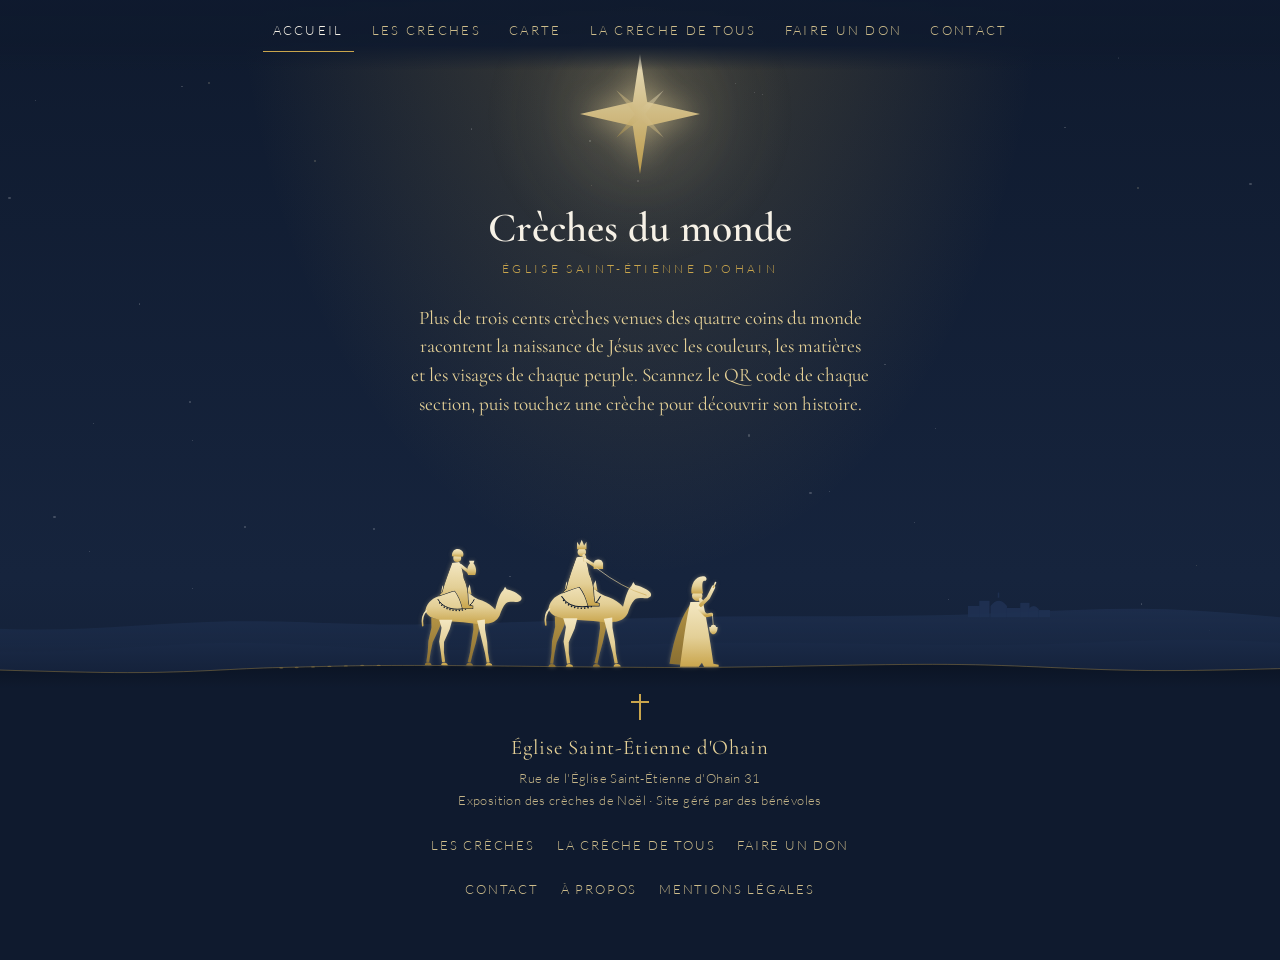
==== index.html @ 61338637 "Crèche de tous : personnages plus grands quand il y a peu de monde, zoom sur la fresque, recherche p" ====
<!DOCTYPE html>
<html lang="fr">
<head>
<meta charset="utf-8">
<meta name="viewport" content="width=device-width, initial-scale=1, viewport-fit=cover">
<title>Crèches du monde · Église Saint-Étienne d'Ohain</title>
<meta name="description" content="Exposition de crèches de Noël venues du monde entier, à l'église Saint-Étienne d'Ohain. Découvrez l'origine et l'histoire de chaque crèche.">
<meta name="theme-color" content="#0f1a2e">
<link rel="icon" href="/favicon.svg" type="image/svg+xml">
<link rel="preload" href="/fonts/cormorant-garamond-latin-600-normal.woff2" as="font" type="font/woff2" crossorigin>
<link rel="stylesheet" href="/style.css?v=2026111915">
<link rel="stylesheet" href="/tous.css?v=2026111928">
</head>
<body>
<div class="ciel" id="ciel" aria-hidden="true"></div>
<div class="astre" id="astre" aria-hidden="true">
  <svg viewBox="0 0 100 100">
    <defs><linearGradient id="g2" x1="0" y1="0" x2="0" y2="1"><stop offset="0" stop-color="#fbf0cc"/><stop offset="1" stop-color="#c9a54c"/></linearGradient></defs>
    <path fill="url(#g2)" d="M50 0 L56 40 L100 50 L56 60 L50 100 L44 60 L0 50 L44 40 Z"/>
    <path fill="url(#g2)" opacity=".5" d="M50 22 L53 47 L78 50 L53 53 L50 78 L47 53 L22 50 L47 47 Z" transform="rotate(45 50 50)"/>
  </svg>
</div>
<div class="barre">
  <nav id="menu" aria-label="Navigation principale">
    <a href="/#"><svg viewBox="0 0 24 24" aria-hidden="true"><path d="M12 2l1.8 8.2L22 12l-8.2 1.8L12 22l-1.8-8.2L2 12l8.2-1.8z"/></svg><span>Accueil</span></a>
    <a href="/#creches"><svg viewBox="0 0 24 24" aria-hidden="true"><path d="M4 4h7v7H4zM13 4h7v7h-7zM4 13h7v7H4zM13 13h7v7h-7z"/></svg><span>Les crèches</span></a>
    <a href="/#carte"><svg viewBox="0 0 24 24" aria-hidden="true"><path d="M12 21s-6.5-6.2-6.5-11a6.5 6.5 0 0 1 13 0c0 4.8-6.5 11-6.5 11z"/><circle cx="12" cy="10" r="2.3"/></svg><span>Carte</span></a>
    <a href="/#creche-de-tous"><svg viewBox="0 0 24 24" aria-hidden="true"><path d="M12 3l8 7v10h-5v-6H9v6H4V10z"/><path d="M12 0.5l.7 1.6 1.6.7-1.6.7-.7 1.6-.7-1.6-1.6-.7 1.6-.7z"/></svg><span class="long">La crèche de tous</span><span class="court">Participer</span></a>
    <a href="/#don"><svg viewBox="0 0 24 24" aria-hidden="true"><path d="M12 20s-7.5-4.6-7.5-10A4.3 4.3 0 0 1 12 7.4 4.3 4.3 0 0 1 19.5 10c0 5.4-7.5 10-7.5 10z"/></svg><span class="long">Faire un don</span><span class="court">Don</span></a>
    <a href="/#contact"><svg viewBox="0 0 24 24" aria-hidden="true"><path d="M3.5 6h17v12h-17zM3.5 6.5l8.5 7 8.5-7"/></svg><span>Contact</span></a>
  </nav>
</div>
<div class="page">
  <header>
    <div class="espace-astre"></div>
    <div class="expo" id="expo">Crèches du monde</div>
    <div class="numero" id="numero"></div>
  </header>
  <main id="vue" tabindex="-1"></main>
  <div id="mages" aria-hidden="true"></div>
  <footer>
    <svg class="croix" viewBox="0 0 18 26" aria-hidden="true"><path fill="currentColor" d="M8 0h2v7h8v2h-8v17H8V9H0V7h8z"/></svg>
    <span class="eglise">Église Saint-Étienne d'Ohain</span>
    Rue de l'Église Saint-Étienne d'Ohain 31<br>
    Exposition des crèches de Noël · Site géré par des bénévoles
    <nav>
      <a href="/#creches">Les crèches</a>
      <a href="/#creche-de-tous">La crèche de tous</a>
      <a href="/#don">Faire un don</a>
      <a href="/#contact">Contact</a>
      <a href="/#a-propos">À propos</a>
      <a href="/#mentions-legales">Mentions légales</a>
    </nav>
  </footer>
</div>
<script src="/tous-config.js?v=2026111916"></script>
<script src="/tous-decor.js?v=2026111916"></script>
<script src="/tous.js?v=2026111928"></script>
<script src="/app.js?v=2026111916"></script>
</body>
</html>
---- style.css ----
@font-face{font-family:'Cormorant Garamond';src:url('/fonts/cormorant-garamond-latin-400-normal.woff2') format('woff2');font-weight:400;font-style:normal;font-display:swap}
@font-face{font-family:'Cormorant Garamond';src:url('/fonts/cormorant-garamond-latin-400-italic.woff2') format('woff2');font-weight:400;font-style:italic;font-display:swap}
@font-face{font-family:'Cormorant Garamond';src:url('/fonts/cormorant-garamond-latin-600-normal.woff2') format('woff2');font-weight:600;font-style:normal;font-display:swap}
@font-face{font-family:'Lato';src:url('/fonts/lato-latin-300-normal.woff2') format('woff2');font-weight:300;font-style:normal;font-display:swap}
@font-face{font-family:'Lato';src:url('/fonts/lato-latin-400-normal.woff2') format('woff2');font-weight:400;font-style:normal;font-display:swap}
@font-face{font-family:'Lato';src:url('/fonts/lato-latin-700-normal.woff2') format('woff2');font-weight:700;font-style:normal;font-display:swap}

  :root{
    --nuit:#0f1a2e; --nuit2:#16243d; --or:#c9a54c; --or-doux:#e3cf96;
    --ivoire:#f6f1e6; --encre:#2a2a2a; --gris:#6b6458;
    --or-encre:#7d6220; /* même or, assombri : petits textes dorés sur ivoire (contraste 5:1) */
    --onglets:64px;
  }
  *{box-sizing:border-box;margin:0;padding:0}
  html{background:var(--nuit)}
  body{
    font-family:'Lato',sans-serif;font-weight:300;color:var(--encre);
    min-height:100vh;
    background:
      radial-gradient(ellipse at 50% -10%, rgba(201,165,76,.28) 0%, rgba(201,165,76,0) 45%),
      linear-gradient(180deg,var(--nuit) 0%,var(--nuit2) 60%,var(--nuit) 100%);
    position:relative;overflow-x:hidden;
  }
  /* ciel animé */
  .ciel{position:fixed;top:0;left:0;right:0;height:140vh;pointer-events:none;overflow:hidden;z-index:0}
  .ciel i{position:absolute;border-radius:50%;background:#fff;opacity:.2;animation:scintille var(--d) ease-in-out var(--r) infinite}
  @keyframes scintille{0%,100%{opacity:.15;transform:scale(.8)}50%{opacity:.95;transform:scale(1.15)}}
  .astre{position:fixed;left:50%;top:6vh;width:120px;height:120px;margin-left:-60px;pointer-events:none;z-index:0;will-change:transform;opacity:.9}
  .astre::before{content:"";position:absolute;inset:-90px;border-radius:50%;background:radial-gradient(circle,rgba(227,207,150,.35) 0%,rgba(227,207,150,0) 65%)}
  .astre svg{position:relative;width:100%;height:100%;filter:drop-shadow(0 0 14px rgba(227,207,150,.7))}
  @media (prefers-reduced-motion:reduce){.ciel i{animation:none;opacity:.6}}
  .page{position:relative;z-index:1;max-width:560px;margin:0 auto;padding:36px 18px 48px}
  .espace-astre{height:130px}

  header{text-align:center;color:var(--or-doux);margin-bottom:26px}
  .etoile{width:54px;height:54px;margin:0 auto 14px;display:block;filter:drop-shadow(0 0 10px rgba(227,207,150,.6))}
  .expo{font-size:.78rem;letter-spacing:.32em;text-transform:uppercase;opacity:.85}
  .numero{font-family:'Cormorant Garamond',serif;font-style:italic;font-size:1.05rem;margin-top:6px;color:var(--or)}

  .carte{
    background:var(--ivoire);border-radius:4px;overflow:hidden;
    box-shadow:0 20px 50px rgba(0,0,0,.45);
    border-top:3px solid var(--or);
  }
  .photo{display:block;width:100%;height:auto;aspect-ratio:4/4.2;object-fit:cover;object-position:50% 40%}
  .contenu{padding:28px 26px 30px}

  h1{font-family:'Cormorant Garamond',serif;font-weight:600;font-size:2.1rem;line-height:1.1;color:var(--nuit);text-align:center}
  .pays{text-align:center;margin-top:8px;font-size:.8rem;letter-spacing:.25em;text-transform:uppercase;color:var(--gris)}

  .sep{display:flex;align-items:center;gap:12px;margin:22px 0;color:var(--or)}
  .sep::before,.sep::after{content:"";flex:1;height:1px;background:linear-gradient(90deg,transparent,var(--or),transparent)}
  .sep svg{width:14px;height:14px}

  .infos{display:grid;grid-template-columns:1fr 1fr;gap:14px 18px;font-size:1rem}
  .infos dt{font-size:.75rem;letter-spacing:.2em;text-transform:uppercase;color:var(--or-encre);font-weight:400;margin-bottom:3px}
  .infos dd{color:var(--encre);line-height:1.4}

  h2{font-family:'Cormorant Garamond',serif;font-weight:600;font-size:1.35rem;color:var(--nuit);margin-bottom:8px}
  p{line-height:1.65;font-size:1.0625rem}
  p + p{margin-top:10px}
  section{margin-top:4px}

  .encart{
    margin-top:22px;padding:18px 20px;background:#efe6d1;border-left:3px solid var(--or);border-radius:2px;
  }
  .encart h2{font-size:1.15rem;display:flex;align-items:center;gap:8px}

  blockquote{
    margin-top:24px;text-align:center;font-family:'Cormorant Garamond',serif;font-style:italic;
    font-size:1.2rem;line-height:1.45;color:var(--nuit);
  }
  blockquote cite{display:block;margin-top:6px;font-style:normal;font-family:'Lato',sans-serif;font-size:.78rem;letter-spacing:.2em;text-transform:uppercase;color:var(--gris)}

  footer{text-align:center;color:var(--or-doux);opacity:.9;margin-top:28px;font-size:.875rem;letter-spacing:.1em;line-height:1.8}
  footer .croix{width:18px;height:26px;display:block;margin:0 auto 10px;color:var(--or)}
  footer .eglise{font-family:'Cormorant Garamond',serif;font-size:1.15rem;letter-spacing:.04em;color:var(--or-doux);display:block}
  .liste{display:grid;gap:14px}
  .vignette{display:flex;gap:14px;align-items:center;background:var(--ivoire);border-radius:4px;overflow:hidden;text-decoration:none;color:var(--encre);border-left:3px solid var(--or);box-shadow:0 10px 30px rgba(0,0,0,.35)}
  .vignette img{width:92px;height:92px;aspect-ratio:1;object-fit:cover;flex:none;background:var(--nuit2)}
  /* galerie : fondu d'ensemble quand toutes les vignettes sont prêtes */
  .liste{transition:opacity .45s ease}
  .liste.attente{opacity:0}
  .vignette b{display:block;font-family:'Cormorant Garamond',serif;font-size:1.3rem;font-weight:600;color:var(--nuit);line-height:1.15}
  .vignette div{padding:8px 10px 8px 0}
  .vignette span{font-size:.78rem;letter-spacing:.16em;text-transform:uppercase;color:var(--gris)}
  .intro{color:var(--or-doux);text-align:center;font-family:'Cormorant Garamond',serif;font-size:1.2rem;line-height:1.5;margin:0 6px 24px}
  /* bouton de retour bien visible, en haut de la carte */
  .retour{display:inline-flex;align-items:center;gap:10px;min-height:48px;margin:0 0 14px;padding:10px 20px 10px 16px;border:1.5px solid var(--or);border-radius:24px;background:rgba(15,26,46,.75);color:var(--ivoire);font:400 1rem 'Lato',sans-serif;letter-spacing:.02em;text-decoration:none}
  .retour span{color:var(--or-doux);font-size:1.25rem;line-height:1}
  .retour:hover{background:var(--or);color:var(--nuit)}
  .retour:hover span{color:var(--nuit)}
  .page.large{max-width:1080px}
  .titre-section{text-align:center;color:var(--ivoire);font-family:'Cormorant Garamond',serif;font-weight:600;font-size:2rem;line-height:1.1}
  .sous-titre{text-align:center;color:var(--or);font-size:.8rem;letter-spacing:.28em;text-transform:uppercase;margin:8px 0 18px}
  .visionneuse{position:relative;border-radius:4px;overflow:auto;-webkit-overflow-scrolling:touch;border-top:3px solid var(--or);box-shadow:0 20px 50px rgba(0,0,0,.45);background:#0b1322;max-height:78vh;touch-action:manipulation;overscroll-behavior:contain}
  .plan{position:relative;width:100%;margin:0 auto;transition:width .25s ease}
  .plan img{display:block;width:100%;height:auto;user-select:none;-webkit-user-drag:none}
  .rond{position:absolute;transform:translate(-50%,-50%);width:38px;height:38px;border-radius:50%;background:rgba(15,26,46,.88);border:2px solid var(--or-doux);color:var(--or-doux);font:600 16px/34px 'Lato',sans-serif;text-align:center;text-decoration:none;box-shadow:0 0 0 0 rgba(227,207,150,.6);animation:halo 2.6s ease-out infinite}
  .rond::after{content:"";position:absolute;inset:-6px;border-radius:50%} /* zone tactile de 50 px */
  .rond:hover,.rond:focus-visible{background:var(--or);color:var(--nuit);animation:none}
  .rond.attente{border-style:dashed;opacity:.75;animation:none}
  @keyframes halo{0%{box-shadow:0 0 0 0 rgba(227,207,150,.55)}70%{box-shadow:0 0 0 14px rgba(227,207,150,0)}100%{box-shadow:0 0 0 0 rgba(227,207,150,0)}}
  .bulle{position:absolute;left:50%;bottom:calc(100% + 10px);transform:translateX(-50%);white-space:nowrap;background:var(--ivoire);color:var(--nuit);font:600 .95rem 'Cormorant Garamond',serif;padding:5px 10px;border-radius:3px;box-shadow:0 6px 18px rgba(0,0,0,.4);opacity:0;pointer-events:none;transition:opacity .15s}
  .bulle small{display:block;font:400 .65rem 'Lato',sans-serif;letter-spacing:.15em;text-transform:uppercase;color:var(--gris)}
  @media (hover:hover){.rond:hover .bulle{opacity:1}}
  .rond:focus-visible .bulle{opacity:1}
  @media (prefers-reduced-motion:reduce){.rond{animation:none}.liste,.plan{transition:none}}
  .zoom{display:flex;justify-content:center;gap:10px;margin:12px 0 4px}
  .zoom button{width:48px;height:48px;border-radius:50%;border:1px solid var(--or);background:transparent;color:var(--or-doux);font-size:1.3rem;cursor:pointer}
  .aide{text-align:center;color:var(--or-doux);opacity:.9;font-size:1rem;margin:6px 0 22px}
  .liste.grille{grid-template-columns:repeat(auto-fill,minmax(260px,1fr))}
  .vignette i{font-style:normal;flex:none;width:32px;height:32px;margin-left:-4px;border-radius:50%;border:1.5px solid var(--or);background:var(--or-doux);color:var(--nuit);font:600 15px/29px 'Lato',sans-serif;text-align:center}
  .titre-bloc{color:var(--or);font-size:.8rem;letter-spacing:.28em;text-transform:uppercase;text-align:center;margin:26px 0 12px}
  .lien-section{display:block;text-align:center;margin-top:18px;font-size:.85rem;letter-spacing:.14em;text-transform:uppercase;color:var(--nuit);text-decoration:none;border:1px solid var(--or);padding:13px 10px;border-radius:3px}

/* --- navigation : menu centré en haut (ordinateur), barre d'onglets fixe en bas (téléphone) --- */
.barre{position:fixed;top:0;left:0;right:0;z-index:5;display:flex;justify-content:center;padding:8px 16px;background:linear-gradient(180deg,rgba(15,26,46,.92),rgba(15,26,46,0))}
.barre nav{display:flex;gap:8px}
.barre nav a{display:flex;align-items:center;min-height:44px;padding:0 12px;color:var(--or-doux);text-decoration:none;font-size:.8rem;letter-spacing:.18em;text-transform:uppercase;opacity:.9;border-bottom:1px solid transparent}
.barre nav a:hover,.barre nav a.actif{opacity:1;color:var(--ivoire)}
.barre nav a.actif{border-bottom-color:var(--or)}
.barre nav svg{display:none}
.barre .court{display:none}
@media (max-width:720px){
  body{padding-bottom:calc(var(--onglets) + env(safe-area-inset-bottom))}
  .barre{top:auto;bottom:0;padding:0 0 env(safe-area-inset-bottom);background:rgba(11,19,34,.97);border-top:1px solid rgba(201,165,76,.55);box-shadow:0 -8px 24px rgba(0,0,0,.35)}
  .barre nav{width:100%;max-width:560px;gap:0}
  .barre nav a{flex:1 1 0;flex-direction:column;justify-content:center;gap:4px;min-height:var(--onglets);padding:6px 2px;font-size:.8125rem;letter-spacing:.01em;text-transform:none;text-align:center;line-height:1.1;border-bottom:0;border-top:2px solid transparent;margin-top:-1px}
  .barre nav a.actif{border-top-color:var(--or);color:var(--ivoire);font-weight:400}
  .barre nav svg{display:block;width:22px;height:22px;fill:none;stroke:currentColor;stroke-width:1.5;stroke-linejoin:round}
  .barre nav a:first-child svg{fill:currentColor;stroke:none}
  .barre .long{display:none}
  .barre .court{display:inline}
  .page{padding-top:20px}
  .espace-astre{height:120px}
}
/* --- accueil --- */
.hero{text-align:center;color:var(--ivoire);margin-bottom:28px}
.hero h1{font-family:'Cormorant Garamond',serif;font-weight:600;font-size:2.6rem;line-height:1.05;color:var(--ivoire)}
.hero .lieu{margin-top:10px;color:var(--or);font-size:.75rem;letter-spacing:.28em;text-transform:uppercase}
.hero .dates{margin-top:8px;font-family:'Cormorant Garamond',serif;font-style:italic;font-size:1.15rem;color:var(--or-doux)}
.temoignage{margin:4px 0 8px;display:flex;flex-direction:column;align-items:center;text-align:center}
.temoignage-photo{width:120px;height:120px;border-radius:50%;object-fit:cover;margin:26px auto 0;border:2px solid var(--or)}
.temoignage-video{display:block;width:100%;aspect-ratio:16/9;background:#0b1322}
.temoignage .contenu{padding:20px 24px 26px}
.temoignage blockquote{margin-top:0}
.temoignage figcaption{margin-top:12px;font-size:.8rem;letter-spacing:.2em;text-transform:uppercase;color:var(--gris)}
/* --- pages de texte --- */
.texte h1{margin-bottom:6px}
.texte h2{margin-top:22px}
.texte ul{margin:8px 0 0 18px;line-height:1.65}
.texte a{color:var(--nuit)}
.encadre-don{margin-top:18px;background:#efe6d1;border-left:3px solid var(--or);padding:16px 18px;border-radius:2px}
.encadre-don dt{font-size:.75rem;letter-spacing:.2em;text-transform:uppercase;color:var(--or-encre)}
.encadre-don dd{font-size:1.05rem;margin:2px 0 12px;font-weight:400;word-break:break-word}
.bouton{display:inline-block;margin-top:6px;min-height:44px;padding:13px 18px;border-radius:3px;border:1px solid var(--or);background:var(--nuit);color:var(--or-doux);font:400 .85rem 'Lato',sans-serif;letter-spacing:.14em;text-transform:uppercase;text-decoration:none;cursor:pointer}
.texte a.bouton{color:var(--or-doux)}
.bouton.clair{background:transparent;color:var(--nuit)}
.note{font-size:1rem;color:var(--gris);margin-top:12px}
/* --- liste --- */
.filtres{display:flex;flex-wrap:wrap;gap:8px;justify-content:center;margin:0 0 18px}
.filtres button{min-height:44px;border:1px solid var(--or);background:transparent;color:var(--or-doux);border-radius:22px;padding:8px 16px;font:400 .82rem 'Lato',sans-serif;letter-spacing:.14em;text-transform:uppercase;cursor:pointer}
.filtres button.actif{background:var(--or);color:var(--nuit)}
.lien-info{display:block;text-align:center;margin-top:10px;font-size:1rem;color:var(--gris)}
.lien-info a{color:var(--nuit)}
footer nav{margin-top:12px;display:flex;flex-wrap:wrap;justify-content:center;gap:0 6px}
footer nav a{display:inline-flex;align-items:center;min-height:44px;padding:0 8px;color:var(--or-doux);text-decoration:none;font-size:.8rem;letter-spacing:.14em;text-transform:uppercase;opacity:.9}
/* visionneuse : pas de barre de défilement visible */
.visionneuse{scrollbar-width:none}
.visionneuse::-webkit-scrollbar{display:none}
/* --- accessibilité : focus clavier visible partout --- */
a:focus-visible,button:focus-visible,video:focus-visible{outline:2px solid var(--or-doux);outline-offset:3px}
.carte a:focus-visible,.carte button:focus-visible{outline-color:var(--nuit)}
#vue:focus{outline:none}
/* Rois mages (illustration gérée à part) */

/* ===== Pièces visuelles : étoile qui guide + Rois mages ===== */
/* =====================================================================
   Crèches du monde · Ohain — pièces visuelles « étoile » et « mages »
   À coller À LA FIN de style.css (après les règles existantes).
   Fichier image à déposer à la racine du site : /magi.svg
   ===================================================================== */

/* ---------- 1. L'étoile qui guide (va avec etoile.js) ----------------
   majEtoile() place l'étoile en coordonnées écran (translate3d) :
   on ancre donc #astre en haut à gauche, sans le centrage par marge. */
.astre{
  left:0; top:0; margin:0;
  transform-origin:50% 50%;
  transition:opacity .6s ease;           /* seule l'opacité est lissée */
}
/* halo : un peu plus large et plus doux qu'avant, il reste lisible
   quand l'étoile rapetisse dans la marge */
.astre::before{
  inset:-100px;
  background:radial-gradient(circle closest-side,rgba(227,207,150,.30) 0%,rgba(227,207,150,.13) 35%,rgba(227,207,150,.04) 65%,rgba(227,207,150,0) 100%);
}
/* lent « souffle » lumineux de l'étoile (scintillement doux) */
.astre svg{animation:astre-souffle 5s ease-in-out infinite}
@keyframes astre-souffle{
  0%,100%{filter:drop-shadow(0 0 12px rgba(227,207,150,.6))}
  50%    {filter:drop-shadow(0 0 22px rgba(227,207,150,.9))}
}
@media (prefers-reduced-motion:reduce){
  .astre svg{animation:none}
}

/* ---------- 2. Les Rois mages en bas de page ------------------------
   <div id="mages" aria-hidden="true"></div> juste avant <footer>.
   L'illustration est décorative (aria-hidden) : on l'affiche en image
   de fond, donc aucune modification de app.js n'est nécessaire.
   Le bloc sort du conteneur .page pour occuper toute la largeur
   (le body a déjà overflow-x:hidden). */
#mages{
  position:relative;
  width:100vw;
  margin-left:calc(50% - 50vw);
  margin-top:clamp(28px,6vw,64px);
  /* hauteur fluide : 160 px sur téléphone, 16 % de la largeur ensuite,
     340 px au maximum. La toile de magi.svg (4000×400) est si large que
     « cover » la met toujours à l'échelle par la hauteur : les mages ne
     sont jamais rognés, seules les dunes s'allongent sur les côtés. */
  height:clamp(160px,16vw,340px);
  background:url('/magi.svg') center bottom / cover no-repeat;
  pointer-events:none;
}
/* la ligne de dunes se prolonge sans couture dans le pied de page :
   la dune avant de magi.svg se termine exactement en #0f1a2e (var(--nuit)) */
#mages + footer{margin-top:0;padding-top:6px}
/* Le pied de page devient le « sol » : fond de nuit pleine largeur
   (astuce box-shadow + clip-path, sans toucher au HTML), pour que les
   étoiles du ciel ne scintillent pas sous les dunes. */
#mages + footer{
  opacity:1;                       /* l'opacité .8 d'origine laissait voir les
                                      étoiles à travers le sol : on la reporte
                                      sur la couleur du texte */
  color:rgba(227,207,150,.85);
  background:var(--nuit);
  box-shadow:0 0 0 100vmax var(--nuit);
  clip-path:inset(0 -100vmax -100vmax);
}

/* Téléphone : on cadre les mages un peu plus serré (ils restent
   lisibles à 390 px) ; cover recadre automatiquement les côtés. */
@media (max-width:720px){
  #mages{height:160px;background-position:45% bottom}
}

/* « Réduire les animations » : magi.svg contient sa propre règle
   @media (prefers-reduced-motion:reduce), mais Chrome ne l'applique pas
   à une image de fond (vérifié). On sert donc la version figée,
   magi-fixe.svg (identique, sans la marche), à déposer aussi à la racine. */
@media (prefers-reduced-motion:reduce){
  #mages{background-image:url('/magi-fixe.svg')}
}

/* ===== Ajustements visuels (revue DA) ===== */
/* P1.3 Pied de page : l'espacement de .15em sur des phrases entières
   gêne la lecture de l'adresse. On le réserve aux liens en capitales. */
footer{font-size:.82rem;letter-spacing:.03em;line-height:1.7}
footer .eglise{font-size:1.3rem;margin-bottom:2px}
/* liens du pied : cibles tactiles de 44 px */
footer nav{gap:0 6px}
footer nav a{display:inline-flex;align-items:center;min-height:44px;padding:0 8px;letter-spacing:.14em;opacity:.9}
footer nav a:hover,footer nav a:focus-visible{opacity:1;color:var(--ivoire)}

/* P1.5 Cibles tactiles : filtres, zoom et ronds de section. */
.filtres button{min-height:44px;padding:0 16px}
.zoom button{width:44px;height:44px}
/* le rond garde son dessin de 36 px, mais sa zone de toucher fait 52 px */
.rond::after{content:"";position:absolute;inset:-8px;border-radius:50%}

/* P1.6 Le halo des ronds pulse en continu : à couper avec
   « réduire les animations » (oublié dans le CSS actuel). */
@media (prefers-reduced-motion:reduce){
  .rond{animation:none;box-shadow:0 0 0 4px rgba(227,207,150,.25)}
}

/* P1.7 Focus clavier visible et cohérent (filet or), partout. */
a:focus-visible,button:focus-visible{outline:2px solid var(--or);outline-offset:3px}

/* ---------------------------------------------------------------------
   P2 — COHÉRENCE DES COMPOSANTS ET RYTHME
   --------------------------------------------------------------------- */

/* P2.1 Vignettes de la liste : sur ordinateur, les titres touchent le
   bord droit de la carte (« La Nativité de pierre blanche »). On donne
   de l'air et on autorise le texte à se replier proprement. */
.vignette > div{padding:12px 16px 12px 0;min-width:0}
.vignette b{text-wrap:balance}
.vignette span{display:block;margin-top:3px;letter-spacing:.12em;line-height:1.5}
/* survol et focus : la carte se soulève à peine, le liseré s'éclaire */
.vignette{transition:transform .25s ease,box-shadow .25s ease,border-color .25s ease}
.vignette:hover,.vignette:focus-visible{
  transform:translateY(-2px);
  border-left-color:var(--or-doux);
  box-shadow:0 14px 34px rgba(0,0,0,.45),0 0 0 1px rgba(201,165,76,.35);
}
@media (prefers-reduced-motion:reduce){.vignette{transition:none}.vignette:hover{transform:none}}

/* P2.2 Numéros des vignettes dans une section : aujourd'hui pastille
   or pâle pleine, alors que les ronds du plan sont « nuit + contour or ».
   Même dessin partout, pour que le visiteur fasse le lien plan ↔ liste.
   (!important nécessaire : app.js pose un style en ligne.) */
.vignette i{
  background:var(--nuit) !important;
  color:var(--or-doux);
  border:2px solid var(--or-doux);
  width:32px;height:32px;line-height:28px;
}

/* P2.3 Visionneuse de section : sur ordinateur, la photo (verticale)
   flotte entre deux grandes bandes noires (#0b1322) plus sombres que la
   nuit, avec le filet or et l'ombre sur toute la largeur. On efface le
   cadre et on porte le filet or sur la photo elle-même. */
.visionneuse{background:transparent;box-shadow:none;border-top:0}
.plan::after{
  content:"";position:absolute;left:0;right:0;top:0;height:3px;
  background:var(--or);border-radius:4px 4px 0 0;pointer-events:none;
}
.plan img{border-radius:4px;box-shadow:0 18px 40px -10px rgba(0,0,0,.6)}

/* P2.4 Titres : équilibrage des lignes, pour éviter un mot seul en
   deuxième ligne (« blanche » sur la fiche C-005 au téléphone). */
h1,.titre-section,.hero h1,blockquote,.intro{text-wrap:balance}
p{text-wrap:pretty}

/* P2.5 Rythme vertical de la fiche : espacements sur une même échelle
   (8 / 16 / 24 / 32 px) au lieu de 20, 22, 24, 26… */
.contenu{padding:32px 26px 32px}
.sep{margin:24px 0}
section + section{margin-top:24px !important}  /* app.js pose 20px en ligne */
h2{margin-bottom:8px;line-height:1.2}
.encart{margin-top:32px;padding:20px 22px}
blockquote{margin-top:32px}
.lien-section{margin-top:24px}
.lien-info{margin-top:16px}

/* P2.6 Titre de section et sous-titre (pages Les crèches, sections) :
   un filet or court sous le sous-titre, comme sur les cartels de musée,
   ancre visuellement le bloc avant la grille. */
.sous-titre{margin:10px 0 24px}
.sous-titre::after{content:"";display:block;width:36px;height:1px;margin:14px auto 0;background:var(--or);opacity:.7}

/* ---------------------------------------------------------------------
   P3 — MATIÈRE ET FINITIONS
   --------------------------------------------------------------------- */

/* P3.1 Cartes ivoire : « papier de carte de vœux ». Ombre moins lourde
   (la DA proscrit les ombres portées lourdes), fin liseré doré intérieur
   et grain de papier à peine perceptible (bruit SVG, 0,5 Ko, aucun
   fichier en plus). */
.carte,.vignette{
  background-color:var(--ivoire);
  background-image:url("data:image/svg+xml,%3Csvg xmlns='http://www.w3.org/2000/svg' width='160' height='160'%3E%3Cfilter id='n'%3E%3CfeTurbulence type='fractalNoise' baseFrequency='.85' numOctaves='3' stitchTiles='stitch'/%3E%3CfeColorMatrix values='0 0 0 0 .42 0 0 0 0 .39 0 0 0 0 .33 0 0 0 .06 0'/%3E%3C/filter%3E%3Crect width='100%25' height='100%25' filter='url(%23n)'/%3E%3C/svg%3E");
}
.carte{
  box-shadow:
    inset 0 0 0 1px rgba(201,165,76,.22),
    0 2px 4px rgba(0,0,0,.25),
    0 24px 48px -16px rgba(0,0,0,.6);
}

/* P3.2 Encart « Le saviez-vous ? » : coins droits côté filet,
   et un très léger dégradé vers l'ivoire (effet papier plié). */
.encart{border-radius:0 3px 3px 0;background:linear-gradient(90deg,#efe6d1,#f2ead9)}

/* P3.3 Citation : petite étoile à quatre branches au-dessus du verset,
   même ornement que les séparateurs (pas d'emoji, pas de caractère). */
blockquote::before{
  content:"";display:block;width:12px;height:12px;margin:0 auto 12px;
  background:var(--or);
  -webkit-mask:url("data:image/svg+xml,%3Csvg xmlns='http://www.w3.org/2000/svg' viewBox='0 0 10 10'%3E%3Cpath d='M5 0L6 4L10 5L6 6L5 10L4 6L0 5L4 4Z'/%3E%3C/svg%3E") center/contain no-repeat;
          mask:url("data:image/svg+xml,%3Csvg xmlns='http://www.w3.org/2000/svg' viewBox='0 0 10 10'%3E%3Cpath d='M5 0L6 4L10 5L6 6L5 10L4 6L0 5L4 4Z'/%3E%3C/svg%3E") center/contain no-repeat;
}

/* P3.4 Photo de la fiche : un filet de nuit très fin sous la photo
   sépare l'image du papier, comme un passe-partout. */
.carte .photo{border-bottom:1px solid rgba(201,165,76,.35)}

/* P3.5 Vignettes : l'image est légèrement plus grande sur ordinateur
   (les crèches sont les seules couleurs vives : leur donner la place). */
@media (min-width:721px){
  .vignette img{width:104px;height:104px}
}

/* Barre du haut : fond de nuit pour que le texte ne passe pas visiblement dessous au défilement */
@media (min-width:721px){
  .barre{background:linear-gradient(180deg,rgba(15,26,46,.98) 0%,rgba(15,26,46,.94) 65%,rgba(15,26,46,0) 100%);padding-bottom:18px}
}

/* ===== Visionneuse de section v2 : cadre à la taille exacte de la photo, zoom par transformation ===== */
.visionneuse{overflow:hidden !important;max-height:none !important;margin:0 auto;touch-action:pan-y;overscroll-behavior:auto;border-radius:4px;user-select:none;-webkit-user-select:none}
.visionneuse.zoome{cursor:grab}
.visionneuse.zoome:active{cursor:grabbing}
.plan{position:relative;transform-origin:0 0;will-change:transform;transition:none}
.plan img{width:100%;height:100%;pointer-events:none}
.plan .rond{transform:translate(-50%,-50%) scale(var(--inv,1))}
.zoom button[data-z="reset"]{font-size:1.05rem}
/* Un seul bouton sous la photo, visible seulement quand on a zoomé */
.zoom{min-height:52px}
.zoom .voir-tout{width:auto;height:auto;min-height:44px;padding:0 18px;border-radius:22px;font:400 .85rem 'Lato',sans-serif;letter-spacing:.08em;visibility:hidden;opacity:0;transition:opacity .2s}
body:has(.visionneuse.zoome) .zoom .voir-tout{visibility:visible;opacity:1}

/* Don Payconiq */
.payconiq{margin-top:18px;background:#efe6d1;border-left:3px solid var(--or);padding:16px 18px;border-radius:2px;text-align:center}
.payconiq h2{margin-top:0}
.qr-payconiq{display:block;margin:16px auto 0;width:200px;height:200px;background:#fff;padding:8px;border-radius:4px}
.payconiq .sur-ordi{display:block}.payconiq .sur-mobile{display:none}
@media (max-width:700px){.qr-payconiq,.payconiq .sur-ordi{display:none}.payconiq .sur-mobile{display:block}}

/* Carte de l'église cliquable */
.carte-eglise{max-width:560px;margin:8px auto 0;border:1px solid rgba(201,165,76,.45);border-radius:4px;overflow:hidden;background:#0f1a2e;box-shadow:0 10px 30px rgba(0,0,0,.35)}
.carte-eglise svg{display:block;width:100%;height:auto}
.carte-eglise[aria-busy]{aspect-ratio:546/908}
.carte-info{text-align:center;color:var(--or-doux);margin:14px auto 0;max-width:560px;min-height:1.5em}
.carte-legende{text-align:center;font-size:.85rem;color:#b9c0cc;margin-top:6px}
.carte-legende .pt{display:inline-block;width:12px;height:12px;border-radius:50%;margin:0 6px 0 14px;vertical-align:-1px;border:1.5px solid #e3cf96}
.carte-legende .pt.ouverte{background:#c9a54c}.carte-legende .pt.bientot{background:#0f1a2e;border-color:#8c7640}

/* ronds discrets tant qu'on n'a pas zoomé */
.plan .rond::after{content:'';position:absolute;inset:-10px;border-radius:50%}
.visionneuse.ronds-petits .rond{color:transparent;border-width:3px;background:rgba(227,207,150,.9);box-shadow:0 0 0 3px rgba(15,26,46,.55);animation:none}
.visionneuse.ronds-petits .rond.attente{background:rgba(15,26,46,.85)}
.visionneuse.ronds-petits .rond .bulle{display:none}
.visionneuse.ronds-petits .rond{border-width:2px}

/* bouton Agrandir + plein écran */
.agrandir-p{text-align:center;margin-top:12px}
.bouton.agrandir{font-size:1.05rem;padding:14px 26px}
html.plein-ouvert,html.plein-ouvert body{overflow:hidden}
.plein{position:fixed;inset:0;z-index:1000;background:#0b1322;display:flex;flex-direction:column}
.plein-tete{display:flex;align-items:center;justify-content:space-between;gap:12px;padding:10px 12px;padding-top:max(10px,env(safe-area-inset-top));background:#0f1a2e;border-bottom:1px solid rgba(201,165,76,.4);color:var(--or-doux);font-family:'Cormorant Garamond',serif;font-size:1.25rem}
.plein-tete span{overflow:hidden;text-overflow:ellipsis;white-space:nowrap}
.plein-fermer{flex:none;background:var(--or-doux);color:#0f1a2e;border:0;border-radius:999px;font:700 1.05rem 'Lato',sans-serif;padding:12px 20px;min-height:48px;cursor:pointer}
.plein-defile{flex:1;position:relative;overflow:hidden;touch-action:none;cursor:grab}
.plein-plan{position:absolute;left:0;top:0;transform-origin:0 0;will-change:transform}
.plein-plan img{display:block;width:100%;height:100%;max-width:none;pointer-events:none;-webkit-user-select:none;user-select:none}
.plein .rond{width:36px;height:36px;font:700 17px/32px 'Lato',sans-serif;transform:translate(-50%,-50%) scale(var(--inv,1));animation:none;box-shadow:0 0 0 4px rgba(15,26,46,.45)}
.plein-aide{text-align:center;color:#b9c0cc;font-size:.95rem;padding:10px 12px;padding-bottom:max(10px,env(safe-area-inset-bottom));background:#0f1a2e;margin:0}

.plein{touch-action:none}
---- tous.css ----
/* « La crèche de tous » */
.tous-actions{display:flex;flex-wrap:wrap;gap:12px;justify-content:center;margin:18px 0 22px}
.tous-actions .bouton{margin-top:0}
.bouton.plein-or{background:var(--or);color:var(--nuit);border-color:var(--or);font-weight:700}
.bouton:disabled{opacity:.6;cursor:default}
.page.tres-large{max-width:1400px}
.tous-cadre{position:relative;border:1px solid rgba(201,165,76,.45);border-radius:6px;overflow:hidden;box-shadow:0 18px 40px -12px rgba(0,0,0,.6)}
.tous-fresque{height:640px;overflow:auto;touch-action:pan-x pan-y;overscroll-behavior:contain;scrollbar-width:thin;scrollbar-color:var(--or) transparent;cursor:grab;-webkit-overflow-scrolling:touch}
.tous-fresque:active{cursor:grabbing}
.tous-fresque:focus-visible{outline:2px solid var(--or-doux);outline-offset:-2px}
.tous-scene{position:relative;min-width:100%;background:radial-gradient(ellipse at 50% 30%,#1f3256 0%,#16243d 40%,#0f1a2e 100%);overflow:hidden;user-select:none;-webkit-user-select:none}
.tous-scene svg{overflow:visible}
.tous-sol{position:absolute;left:0;right:0;bottom:0;height:34%;background:linear-gradient(180deg,#2a2a35 0%,#1d1b24 100%);border-top:1px solid rgba(201,165,76,.35)}
.tous-bethleem{position:absolute;left:50%;top:38px;width:0;height:0}
.tous-bethleem i{position:absolute;left:-70px;top:-30px;width:140px;height:140px;border-radius:50%;background:radial-gradient(circle,rgba(227,207,150,.55) 0%,rgba(227,207,150,0) 70%)}
.tous-bethleem b{position:absolute;left:-28px;top:12px;width:56px;height:56px;background:#f6f1e6;clip-path:polygon(50% 0,58% 42%,100% 50%,58% 58%,50% 100%,42% 58%,0 50%,42% 42%)}
.tous-compteur{position:absolute;left:18px;top:14px;display:flex;align-items:center;gap:8px;font-size:.72rem;letter-spacing:.2em;text-transform:uppercase;color:var(--or-doux);opacity:.8;z-index:6;pointer-events:none}
.tous-compteur span{display:block;width:10px;height:10px;background:var(--or-doux);clip-path:polygon(50% 0,60% 40%,100% 50%,60% 60%,50% 100%,40% 60%,0 50%,40% 40%)}
.tous-etoile{position:absolute;width:44px;height:44px;margin:-22px 0 0 -22px;border:0;padding:0;background:transparent;cursor:pointer;display:flex;align-items:center;justify-content:center;z-index:5}
.tous-etoile span{display:block;width:var(--t,10px);height:var(--t,10px);background:var(--or-doux);clip-path:polygon(50% 0,60% 40%,100% 50%,60% 60%,50% 100%,40% 60%,0 50%,40% 40%);animation:tous-scintille var(--d,3s) ease-in-out infinite}
.tous-etoile.choisie span{width:22px;height:22px;background:var(--ivoire);filter:drop-shadow(0 0 8px var(--or-doux));animation:none}
.tous-etoile:focus-visible{outline:2px solid var(--or-doux);border-radius:50%}
@keyframes tous-scintille{0%,100%{opacity:.55}50%{opacity:1}}
.tous-mages{position:absolute;left:calc(50% - 500px);top:79%;width:290px;height:160px;transform:translateY(-100%);z-index:70}
.tous-etable{position:absolute;left:50%;bottom:22%;width:380px;height:280px;margin-left:-190px;z-index:75}
.tous-perso{position:absolute;transform:translate(-50%,-100%);padding:0;border:0;background:transparent;cursor:pointer}
.tous-perso svg{display:block}
.tous-perso .tip{position:absolute;left:50%;bottom:100%;transform:translateX(-50%);margin-bottom:4px;white-space:nowrap;background:var(--ivoire);color:var(--encre);border-top:2px solid var(--or);border-radius:4px;padding:4px 10px;font:700 .8rem 'Lato',sans-serif;letter-spacing:0;opacity:0;pointer-events:none;transition:opacity .2s;z-index:200}
.tous-perso:hover .tip,.tous-perso:focus .tip{opacity:1}
.tous-perso:hover,.tous-perso:focus{z-index:150 !important}
.tous-perso:focus-visible{outline:2px solid var(--or-doux);outline-offset:2px;border-radius:6px}
.tous-perso.moi::after{content:"";position:absolute;left:50%;bottom:-6px;width:70%;height:8px;transform:translateX(-50%);border-radius:50%;background:radial-gradient(ellipse,rgba(227,207,150,.8),rgba(227,207,150,0) 70%)}
.tous-intention{max-width:640px;margin:18px auto 0;min-height:92px;background:var(--ivoire);color:var(--encre);border-radius:4px;border-top:3px solid var(--or);padding:16px 22px;text-align:center}
.tous-intention small{display:block;font-size:.7rem;letter-spacing:.25em;text-transform:uppercase;color:var(--or-encre,#7d6220)}
.tous-intention p{font-family:'Cormorant Garamond',serif;font-style:italic;font-size:1.35rem;line-height:1.4;margin:8px 0 0}

/* parcours de création et étoile */
.tous-creer{max-width:440px;margin:0 auto;color:var(--ivoire)}
.tous-creer h1{font-family:'Cormorant Garamond',serif;font-weight:600;font-size:2.1rem;line-height:1.1;margin:4px 0 14px;color:var(--ivoire)}
.tous-creer h1:focus{outline:none}
.tous-etape-num{margin-top:14px;font-size:.72rem;letter-spacing:.25em;text-transform:uppercase;color:var(--or)}
.tous-etapes{display:flex;gap:6px;margin-top:14px}
.tous-etapes i{display:block;width:7px;height:7px;border-radius:4px;background:rgba(201,165,76,.3)}
.tous-etapes i.fait,.tous-etapes i.cour{background:var(--or)}
.tous-etapes i.cour{width:18px}
.tous-genres{display:grid;grid-template-columns:repeat(2,minmax(0,1fr));gap:14px}
.tous-genre{display:flex;flex-direction:column;align-items:center;gap:10px;padding:16px 8px;border-radius:8px;cursor:pointer;color:var(--ivoire);background:rgba(246,241,230,.05);border:1px solid rgba(201,165,76,.35);font:400 1rem 'Lato',sans-serif}
.tous-genre.on{background:rgba(201,165,76,.18);border:2px solid var(--or)}
.tous-genre b{font-size:1.1rem}
.tous-apercu{position:relative;overflow:hidden;height:250px;border-radius:8px;background:radial-gradient(ellipse at 50% 85%,rgba(227,207,150,.28) 0%,#0b1322 70%);border:1px solid rgba(201,165,76,.45);display:flex;align-items:flex-end;justify-content:center;padding-bottom:6px;margin-bottom:14px}
.tous-parties{display:flex;gap:6px;overflow-x:auto;padding-bottom:4px;margin-bottom:10px;scrollbar-width:none}
.tous-choix{border:0;padding:0;margin:0 0 14px}
.tous-choix legend{font-size:.7rem;letter-spacing:.25em;text-transform:uppercase;color:var(--or);margin-bottom:8px;padding:0}
.tous-choix > div{display:flex;flex-wrap:wrap;gap:8px}
.puce{min-height:44px;padding:0 15px;border-radius:999px;cursor:pointer;white-space:nowrap;font:400 .9rem 'Lato',sans-serif;border:1px solid rgba(201,165,76,.5);background:transparent;color:var(--or-doux)}
.puce.on{font-weight:700;background:var(--ivoire);color:var(--nuit);border-color:var(--ivoire)}
.nuance{width:44px;height:44px;border-radius:50%;cursor:pointer;padding:0;border:1px solid rgba(227,207,150,.5)}
.nuance.on{border:3px solid var(--ivoire);box-shadow:0 0 0 2px var(--or)}
.puce:focus-visible,.nuance:focus-visible,.tous-genre:focus-visible{outline:2px solid var(--or-doux);outline-offset:2px}
.tous-champ{display:flex;flex-direction:column;gap:6px;margin-bottom:14px;font-size:.7rem;letter-spacing:.25em;text-transform:uppercase;color:var(--or)}
.tous-champ input,.tous-champ textarea{min-height:48px;border-radius:6px;border:1px solid rgba(201,165,76,.5);background:rgba(246,241,230,.06);color:var(--ivoire);padding:10px 14px;font:400 1.05rem 'Lato',sans-serif;letter-spacing:0;text-transform:none}
.tous-champ textarea{background:var(--ivoire);color:var(--encre);font:italic 400 1.3rem 'Cormorant Garamond',serif;resize:vertical}
.tous-champ .compte{align-self:flex-end;letter-spacing:0;text-transform:none;font-size:.85rem;color:var(--or-doux)}
.tous-aide{font-size:1rem;line-height:1.55;color:var(--or-doux);margin:0 0 14px}
.tous-aide.centre{text-align:center}
.tous-erreur{background:#f6f1e6;color:#8a3b2e;border-left:3px solid #8a3b2e;padding:10px 14px;border-radius:2px;margin:0 0 14px}
.tous-nav{display:flex;gap:10px;margin-top:8px}
.tous-nav .bouton{flex:1;margin-top:0;min-height:52px}
.tous-grande-etoile{width:60px;height:60px;margin:18px auto 0;background:var(--or-doux);clip-path:polygon(50% 0,60% 40%,100% 50%,60% 60%,50% 100%,40% 60%,0 50%,40% 40%);filter:drop-shadow(0 0 12px var(--or-doux))}
.tous-etoile-page h1{text-align:center}
button.lien{background:none;border:0;color:var(--or-doux);text-decoration:underline;font:400 1rem 'Lato',sans-serif;min-height:44px;cursor:pointer}
.visuellement-cache{position:absolute !important;width:1px;height:1px;overflow:hidden;clip:rect(0 0 0 0);white-space:nowrap}
@media (prefers-reduced-motion:reduce){.tous-etoile span{animation:none}}
@media (min-width:721px){.barre nav{flex-wrap:wrap;justify-content:center}.barre nav a{padding:0 10px}}
/* onglets du visage : barre soulignée, bien distincte des choix (pastilles) */
.tous-onglets-titre{font-size:.7rem;letter-spacing:.25em;text-transform:uppercase;color:var(--or);margin-bottom:2px}
.tous-parties{gap:0;border-bottom:1px solid rgba(201,165,76,.4);margin-bottom:0;padding-bottom:0}
.onglet{flex:none;min-height:46px;padding:0 13px;border:0;border-bottom:3px solid transparent;background:transparent;color:var(--or-doux);font:400 .95rem 'Lato',sans-serif;cursor:pointer;margin-bottom:-1px;white-space:nowrap}
.onglet.on{color:var(--ivoire);font-weight:700;border-bottom-color:var(--or)}
.onglet:focus-visible{outline:2px solid var(--or-doux);outline-offset:-2px}
.tous-panneau{background:rgba(246,241,230,.05);border:1px solid rgba(201,165,76,.25);border-top:0;border-radius:0 0 8px 8px;padding:12px 12px 2px;margin-bottom:14px}
.tous-panneau .tous-choix legend{color:var(--or-doux);letter-spacing:.04em;text-transform:none;font-size:.95rem}
/* aperçu zoomé */
.tous-zoom{position:absolute;left:50%;bottom:6px;width:150px;height:214px;margin-left:-75px;transition:transform .45s cubic-bezier(.3,.7,.3,1)}
@media (prefers-reduced-motion:reduce){.tous-zoom{transition:none}}
/* onglets : jamais coupés, ils passent à la ligne au besoin */
.tous-parties{flex-wrap:wrap;overflow:visible;justify-content:flex-start}
.onglet{padding:0 10px}
.tous-noel{position:absolute;left:50%;top:122px;transform:translateX(-50%);white-space:nowrap;font-family:'Cormorant Garamond',serif;font-style:italic;font-size:1.15rem;color:var(--or-doux);text-shadow:0 0 12px rgba(15,26,46,.9);z-index:4;pointer-events:none}
.tous-noel b{font-style:normal;font-weight:600;color:var(--ivoire);font-size:1.3rem}
/* zoom de la fresque */
.tous-taille{position:relative}
.tous-scene{position:absolute;left:0;top:0;transform-origin:0 0}
.tous-voir-tout{position:absolute;right:12px;bottom:12px;z-index:10;min-height:44px;padding:0 16px;border-radius:22px;border:1px solid var(--or);background:rgba(15,26,46,.85);color:var(--or-doux);font:400 .85rem 'Lato',sans-serif;letter-spacing:.08em;cursor:pointer}
.tous-voir-tout[hidden]{display:none}
.tous-perso.trouve{z-index:160 !important}
.tous-perso.trouve::before{content:"";position:absolute;inset:-10px -8px;border-radius:50%;box-shadow:0 0 0 2px var(--or-doux),0 0 22px 6px rgba(227,207,150,.55);animation:tous-pulse 1.6s ease-in-out infinite}
.tous-perso.trouve .tip{opacity:1}
@keyframes tous-pulse{0%,100%{opacity:.5}50%{opacity:1}}
@media (prefers-reduced-motion:reduce){.tous-perso.trouve::before{animation:none}}
.tous-cherche{max-width:640px;margin:16px auto 0;text-align:center}
.tous-cherche label{display:block;font-size:.72rem;letter-spacing:.25em;text-transform:uppercase;color:var(--or);margin-bottom:8px}
.tous-cherche div{display:flex;gap:8px;justify-content:center}
.tous-cherche input{flex:1;max-width:320px;min-height:46px;border-radius:6px;border:1px solid rgba(201,165,76,.5);background:rgba(246,241,230,.06);color:var(--ivoire);padding:0 14px;font:400 1rem 'Lato',sans-serif}
.tous-cherche .bouton{margin-top:0;min-height:46px;padding:0 18px}
.tous-cherche p{min-height:1.4em;margin:8px 0 0;color:var(--or-doux);font-size:.95rem}
@media (max-width:720px){.tous-fresque{height:min(640px,72vh)}}
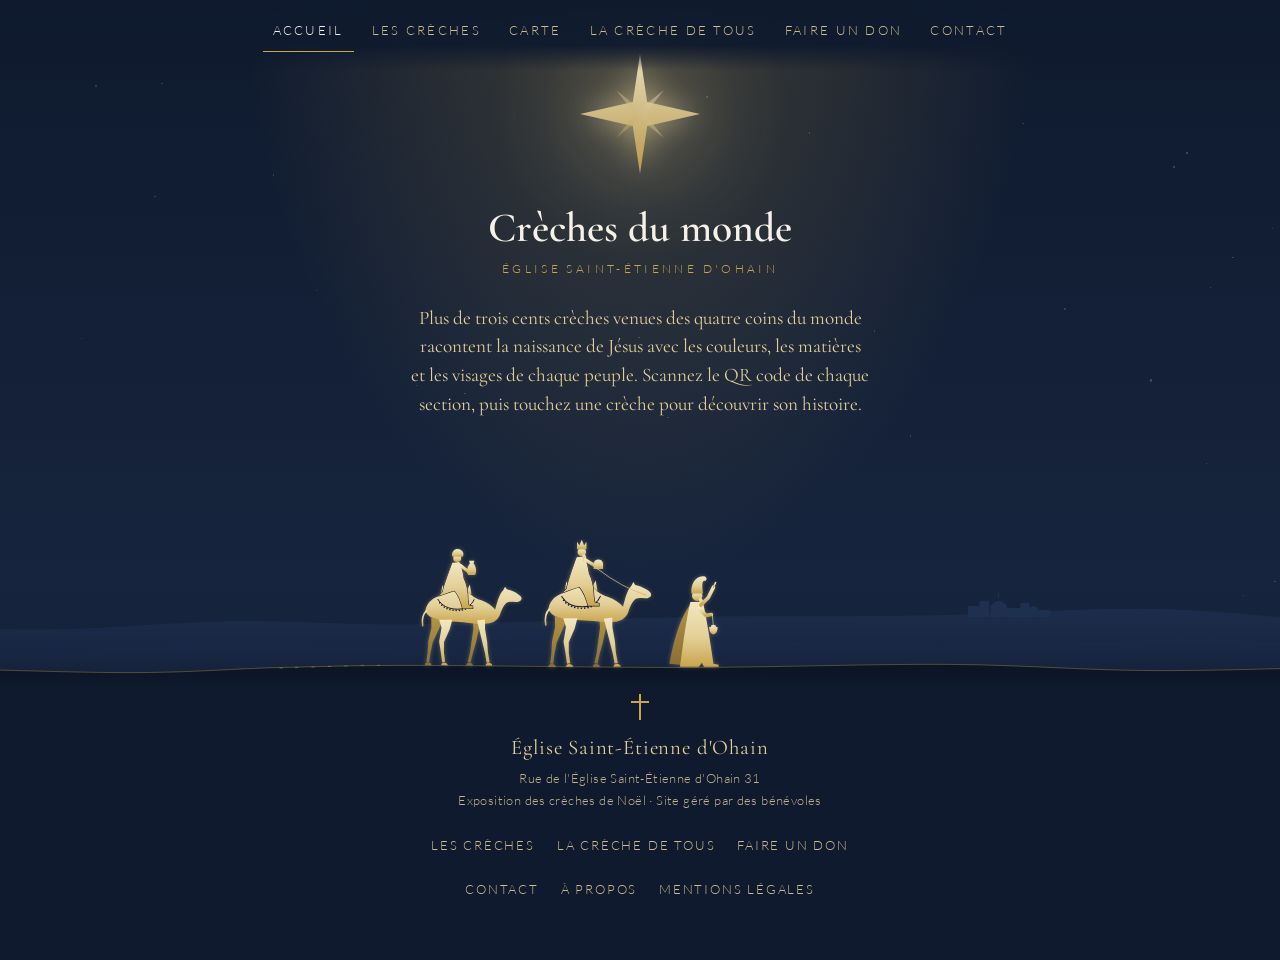
==== commit 35b1f6f0: "Crèche de tous : zoom ancré sur toute la scène (le décor ne glisse plus), retire la recherche par no" ====
--- a/index.html
+++ b/index.html
@@ -9,7 +9,7 @@
 <link rel="icon" href="/favicon.svg" type="image/svg+xml">
 <link rel="preload" href="/fonts/cormorant-garamond-latin-600-normal.woff2" as="font" type="font/woff2" crossorigin>
 <link rel="stylesheet" href="/style.css?v=2026111915">
-<link rel="stylesheet" href="/tous.css?v=2026111928">
+<link rel="stylesheet" href="/tous.css?v=2026111929">
 </head>
 <body>
 <div class="ciel" id="ciel" aria-hidden="true"></div>
@@ -55,7 +55,7 @@
 </div>
 <script src="/tous-config.js?v=2026111916"></script>
 <script src="/tous-decor.js?v=2026111916"></script>
-<script src="/tous.js?v=2026111928"></script>
+<script src="/tous.js?v=2026111929"></script>
 <script src="/app.js?v=2026111916"></script>
 </body>
 </html>
--- a/tous.css
+++ b/tous.css
@@ -8,7 +8,7 @@
 .tous-fresque{height:640px;overflow:auto;touch-action:pan-x pan-y;overscroll-behavior:contain;scrollbar-width:thin;scrollbar-color:var(--or) transparent;cursor:grab;-webkit-overflow-scrolling:touch}
 .tous-fresque:active{cursor:grabbing}
 .tous-fresque:focus-visible{outline:2px solid var(--or-doux);outline-offset:-2px}
-.tous-scene{position:relative;min-width:100%;background:radial-gradient(ellipse at 50% 30%,#1f3256 0%,#16243d 40%,#0f1a2e 100%);overflow:hidden;user-select:none;-webkit-user-select:none}
+.tous-scene{position:relative;background:radial-gradient(ellipse at 50% 30%,#1f3256 0%,#16243d 40%,#0f1a2e 100%);overflow:hidden;user-select:none;-webkit-user-select:none}
 .tous-scene svg{overflow:visible}
 .tous-sol{position:absolute;left:0;right:0;bottom:0;height:34%;background:linear-gradient(180deg,#2a2a35 0%,#1d1b24 100%);border-top:1px solid rgba(201,165,76,.35)}
 .tous-bethleem{position:absolute;left:50%;top:38px;width:0;height:0}
@@ -93,15 +93,4 @@
 .tous-scene{position:absolute;left:0;top:0;transform-origin:0 0}
 .tous-voir-tout{position:absolute;right:12px;bottom:12px;z-index:10;min-height:44px;padding:0 16px;border-radius:22px;border:1px solid var(--or);background:rgba(15,26,46,.85);color:var(--or-doux);font:400 .85rem 'Lato',sans-serif;letter-spacing:.08em;cursor:pointer}
 .tous-voir-tout[hidden]{display:none}
-.tous-perso.trouve{z-index:160 !important}
-.tous-perso.trouve::before{content:"";position:absolute;inset:-10px -8px;border-radius:50%;box-shadow:0 0 0 2px var(--or-doux),0 0 22px 6px rgba(227,207,150,.55);animation:tous-pulse 1.6s ease-in-out infinite}
-.tous-perso.trouve .tip{opacity:1}
-@keyframes tous-pulse{0%,100%{opacity:.5}50%{opacity:1}}
-@media (prefers-reduced-motion:reduce){.tous-perso.trouve::before{animation:none}}
-.tous-cherche{max-width:640px;margin:16px auto 0;text-align:center}
-.tous-cherche label{display:block;font-size:.72rem;letter-spacing:.25em;text-transform:uppercase;color:var(--or);margin-bottom:8px}
-.tous-cherche div{display:flex;gap:8px;justify-content:center}
-.tous-cherche input{flex:1;max-width:320px;min-height:46px;border-radius:6px;border:1px solid rgba(201,165,76,.5);background:rgba(246,241,230,.06);color:var(--ivoire);padding:0 14px;font:400 1rem 'Lato',sans-serif}
-.tous-cherche .bouton{margin-top:0;min-height:46px;padding:0 18px}
-.tous-cherche p{min-height:1.4em;margin:8px 0 0;color:var(--or-doux);font-size:.95rem}
-@media (max-width:720px){.tous-fresque{height:min(640px,72vh)}}
+@media (prefers-reduced-motion:reduce){@media (max-width:720px){.tous-fresque{height:min(640px,72vh)}}
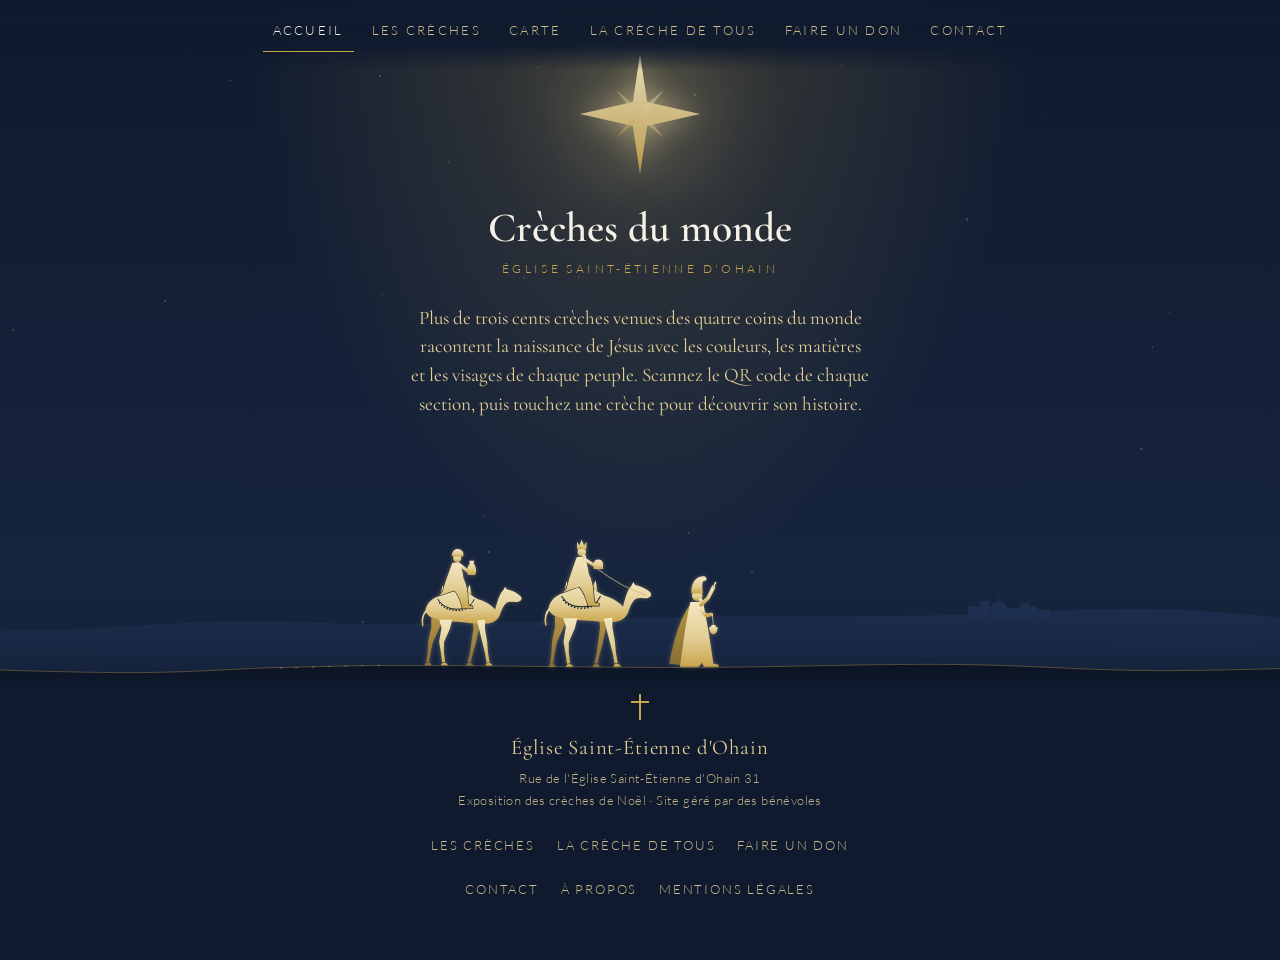
==== commit b15e7445: "Crèche de tous : retire l'arrivée zoomée et le halo sous le personnage créé Co-Authored-By: Claude O" ====
--- a/index.html
+++ b/index.html
@@ -9,7 +9,7 @@
 <link rel="icon" href="/favicon.svg" type="image/svg+xml">
 <link rel="preload" href="/fonts/cormorant-garamond-latin-600-normal.woff2" as="font" type="font/woff2" crossorigin>
 <link rel="stylesheet" href="/style.css?v=2026111915">
-<link rel="stylesheet" href="/tous.css?v=2026111929">
+<link rel="stylesheet" href="/tous.css?v=2026111930">
 </head>
 <body>
 <div class="ciel" id="ciel" aria-hidden="true"></div>
@@ -55,7 +55,7 @@
 </div>
 <script src="/tous-config.js?v=2026111916"></script>
 <script src="/tous-decor.js?v=2026111916"></script>
-<script src="/tous.js?v=2026111929"></script>
+<script src="/tous.js?v=2026111930"></script>
 <script src="/app.js?v=2026111916"></script>
 </body>
 </html>
--- a/tous.css
+++ b/tous.css
@@ -29,7 +29,6 @@
 .tous-perso:hover .tip,.tous-perso:focus .tip{opacity:1}
 .tous-perso:hover,.tous-perso:focus{z-index:150 !important}
 .tous-perso:focus-visible{outline:2px solid var(--or-doux);outline-offset:2px;border-radius:6px}
-.tous-perso.moi::after{content:"";position:absolute;left:50%;bottom:-6px;width:70%;height:8px;transform:translateX(-50%);border-radius:50%;background:radial-gradient(ellipse,rgba(227,207,150,.8),rgba(227,207,150,0) 70%)}
 .tous-intention{max-width:640px;margin:18px auto 0;min-height:92px;background:var(--ivoire);color:var(--encre);border-radius:4px;border-top:3px solid var(--or);padding:16px 22px;text-align:center}
 .tous-intention small{display:block;font-size:.7rem;letter-spacing:.25em;text-transform:uppercase;color:var(--or-encre,#7d6220)}
 .tous-intention p{font-family:'Cormorant Garamond',serif;font-style:italic;font-size:1.35rem;line-height:1.4;margin:8px 0 0}
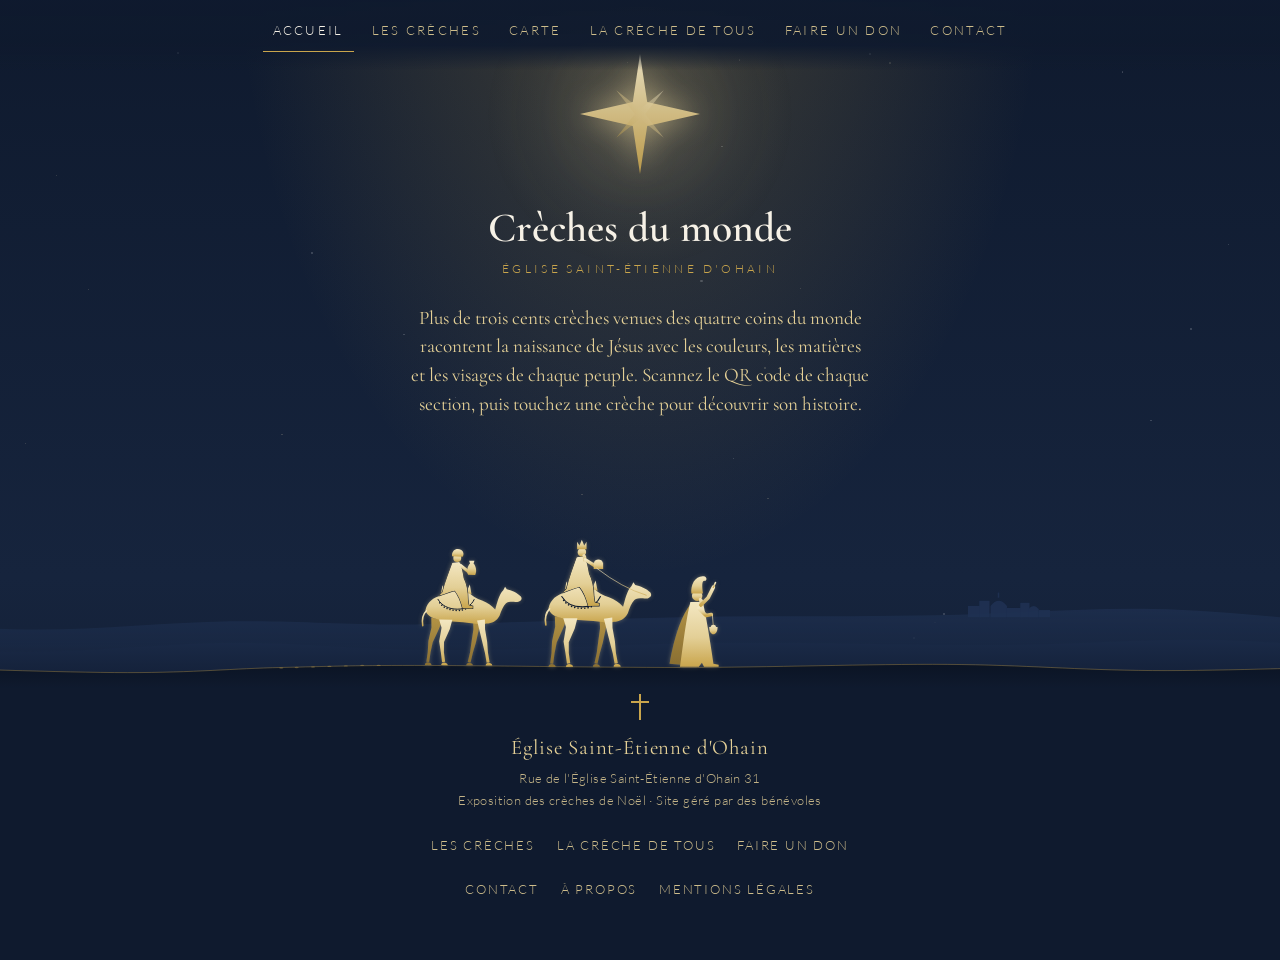
==== commit 4cb8e652: "Crèche de tous : la fresque s'ouvre en vue d'ensemble sur téléphone, on pince pour zoomer Co-Authore" ====
--- a/index.html
+++ b/index.html
@@ -9,7 +9,7 @@
 <link rel="icon" href="/favicon.svg" type="image/svg+xml">
 <link rel="preload" href="/fonts/cormorant-garamond-latin-600-normal.woff2" as="font" type="font/woff2" crossorigin>
 <link rel="stylesheet" href="/style.css?v=2026111915">
-<link rel="stylesheet" href="/tous.css?v=2026111930">
+<link rel="stylesheet" href="/tous.css?v=2026111931">
 </head>
 <body>
 <div class="ciel" id="ciel" aria-hidden="true"></div>
@@ -55,7 +55,7 @@
 </div>
 <script src="/tous-config.js?v=2026111916"></script>
 <script src="/tous-decor.js?v=2026111916"></script>
-<script src="/tous.js?v=2026111930"></script>
+<script src="/tous.js?v=2026111931"></script>
 <script src="/app.js?v=2026111916"></script>
 </body>
 </html>
--- a/tous.css
+++ b/tous.css
@@ -92,4 +92,4 @@
 .tous-scene{position:absolute;left:0;top:0;transform-origin:0 0}
 .tous-voir-tout{position:absolute;right:12px;bottom:12px;z-index:10;min-height:44px;padding:0 16px;border-radius:22px;border:1px solid var(--or);background:rgba(15,26,46,.85);color:var(--or-doux);font:400 .85rem 'Lato',sans-serif;letter-spacing:.08em;cursor:pointer}
 .tous-voir-tout[hidden]{display:none}
-@media (prefers-reduced-motion:reduce){@media (max-width:720px){.tous-fresque{height:min(640px,72vh)}}
+@media (prefers-reduced-motion:reduce){
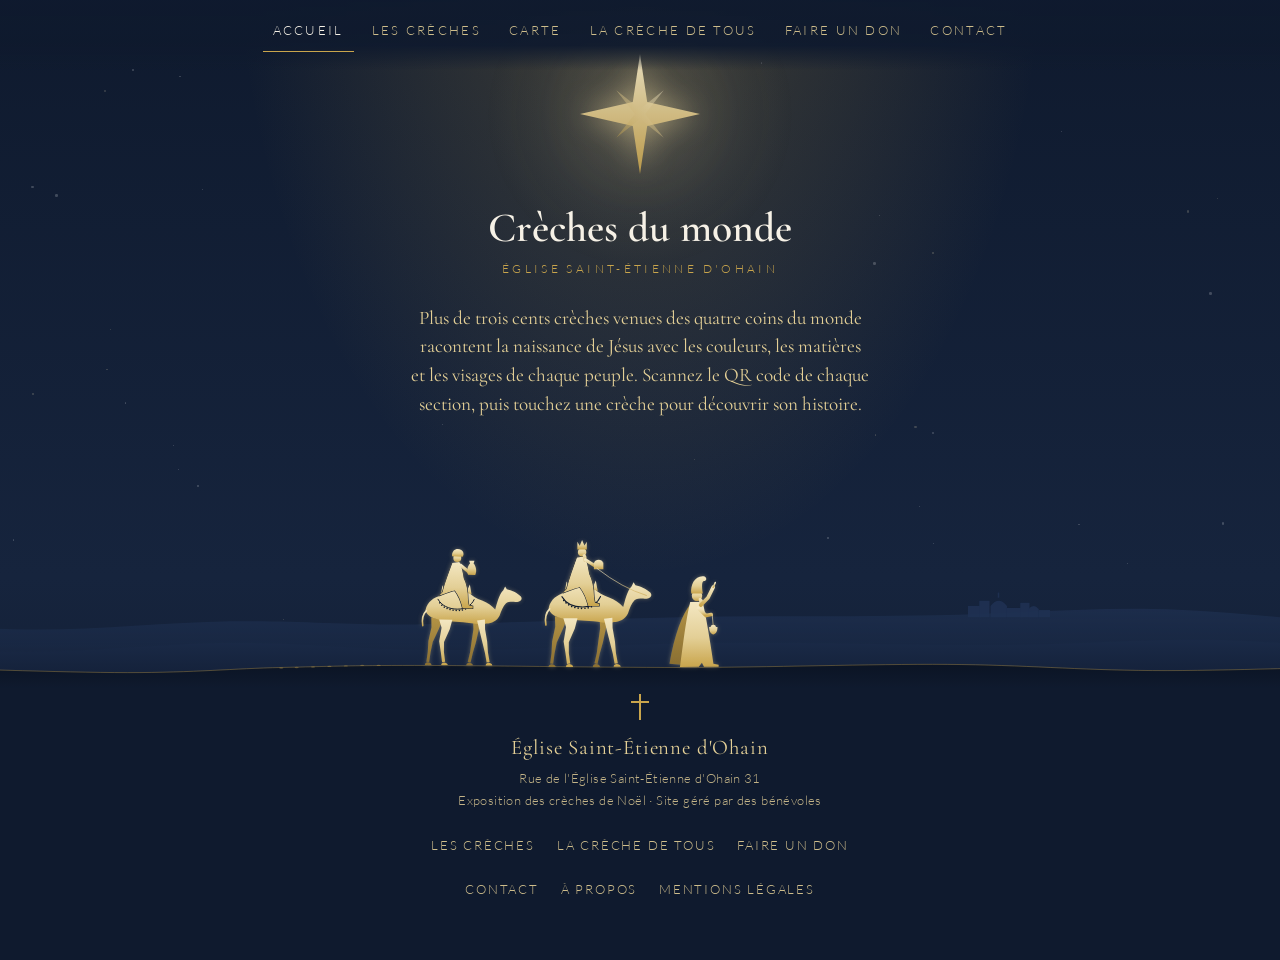
==== commit 6c9bb2ea: "Crèche de tous : sur téléphone, toucher la fresque l'ouvre en plein écran (comme les sections) ; cor" ====
--- a/index.html
+++ b/index.html
@@ -9,7 +9,7 @@
 <link rel="icon" href="/favicon.svg" type="image/svg+xml">
 <link rel="preload" href="/fonts/cormorant-garamond-latin-600-normal.woff2" as="font" type="font/woff2" crossorigin>
 <link rel="stylesheet" href="/style.css?v=2026111915">
-<link rel="stylesheet" href="/tous.css?v=2026111931">
+<link rel="stylesheet" href="/tous.css?v=2026111932">
 </head>
 <body>
 <div class="ciel" id="ciel" aria-hidden="true"></div>
@@ -55,7 +55,7 @@
 </div>
 <script src="/tous-config.js?v=2026111916"></script>
 <script src="/tous-decor.js?v=2026111916"></script>
-<script src="/tous.js?v=2026111931"></script>
+<script src="/tous.js?v=2026111932"></script>
 <script src="/app.js?v=2026111916"></script>
 </body>
 </html>
--- a/tous.css
+++ b/tous.css
@@ -92,4 +92,6 @@
 .tous-scene{position:absolute;left:0;top:0;transform-origin:0 0}
 .tous-voir-tout{position:absolute;right:12px;bottom:12px;z-index:10;min-height:44px;padding:0 16px;border-radius:22px;border:1px solid var(--or);background:rgba(15,26,46,.85);color:var(--or-doux);font:400 .85rem 'Lato',sans-serif;letter-spacing:.08em;cursor:pointer}
 .tous-voir-tout[hidden]{display:none}
-@media (prefers-reduced-motion:reduce){+.tous-plein .tous-plein-corps{flex:1 1 0;min-height:0;position:relative;overflow:hidden}
+.tous-plein .tous-fresque{position:absolute;inset:0;height:auto !important;touch-action:pan-x pan-y;cursor:grab}
+.tous-plein .plein-aide i{font-family:'Cormorant Garamond',serif;font-size:1.1rem;color:var(--ivoire)}
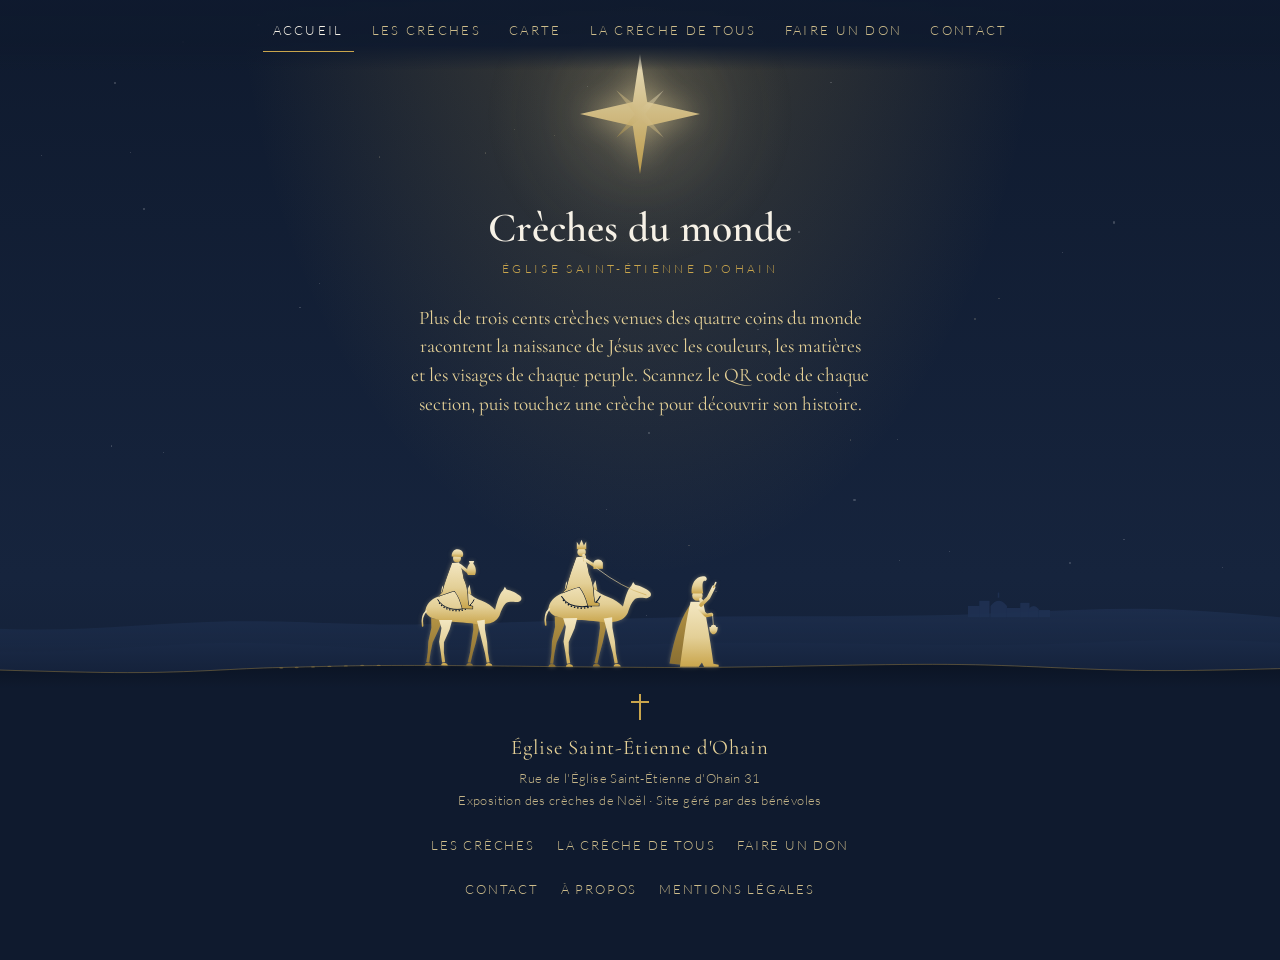
==== commit bc9a2c5a: "Sections au téléphone : le pincement ouvre le plein écran, zoom de Safari bloqué en plein écran, bou" ====
--- a/index.html
+++ b/index.html
@@ -8,8 +8,8 @@
 <meta name="theme-color" content="#0f1a2e">
 <link rel="icon" href="/favicon.svg" type="image/svg+xml">
 <link rel="preload" href="/fonts/cormorant-garamond-latin-600-normal.woff2" as="font" type="font/woff2" crossorigin>
-<link rel="stylesheet" href="/style.css?v=2026111915">
-<link rel="stylesheet" href="/tous.css?v=2026111932">
+<link rel="stylesheet" href="/style.css?v=2026112001">
+<link rel="stylesheet" href="/tous.css?v=2026112001">
 </head>
 <body>
 <div class="ciel" id="ciel" aria-hidden="true"></div>
@@ -53,9 +53,9 @@
     </nav>
   </footer>
 </div>
-<script src="/tous-config.js?v=2026111916"></script>
-<script src="/tous-decor.js?v=2026111916"></script>
-<script src="/tous.js?v=2026111932"></script>
-<script src="/app.js?v=2026111916"></script>
+<script src="/tous-config.js?v=2026112001"></script>
+<script src="/tous-decor.js?v=2026112001"></script>
+<script src="/tous.js?v=2026112001"></script>
+<script src="/app.js?v=2026112001"></script>
 </body>
 </html>
--- a/style.css
+++ b/style.css
@@ -441,3 +441,7 @@
 .plein-aide{text-align:center;color:#b9c0cc;font-size:.95rem;padding:10px 12px;padding-bottom:max(10px,env(safe-area-inset-bottom));background:#0f1a2e;margin:0}
 
 .plein{touch-action:none}
+
+/* plein écran : bouton Fermer toujours visible, par-dessus la photo */
+.plein-tete{position:relative;z-index:3}
+.plein-fermer-flottant{position:fixed;z-index:1001;right:max(14px,env(safe-area-inset-right));bottom:calc(64px + env(safe-area-inset-bottom));width:60px;height:60px;border-radius:50%;border:2px solid #0f1a2e;background:var(--or-doux);color:#0f1a2e;font:700 26px/1 'Lato',sans-serif;box-shadow:0 4px 16px rgba(0,0,0,.5);cursor:pointer;touch-action:manipulation}
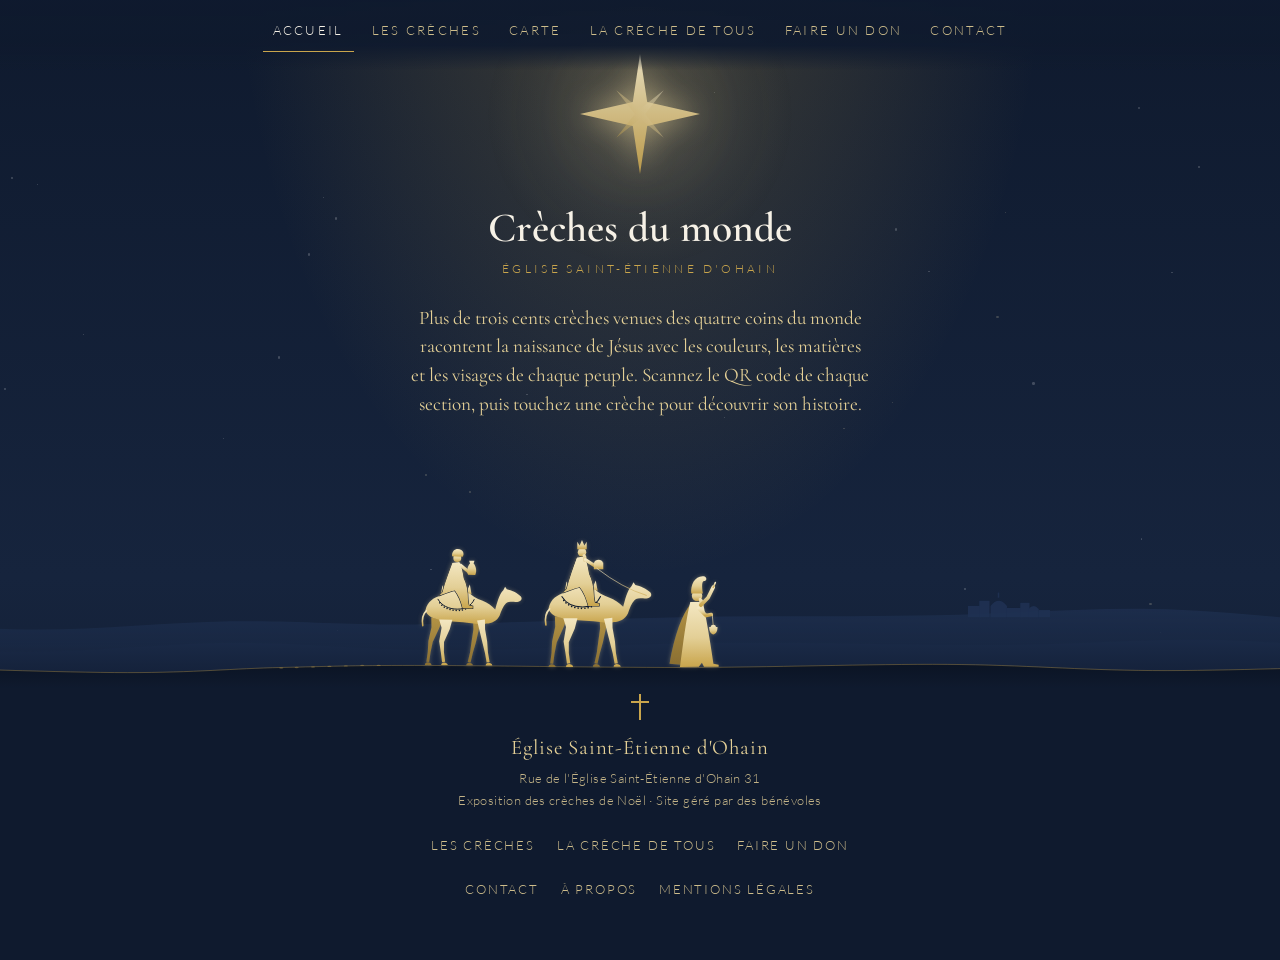
==== commit 84ce360a: "Mises en ambiance (étiquette, ronds en pointillés) ; fiches C-016, C-018, C-020, C-021 ; section S-2" ====
--- a/index.html
+++ b/index.html
@@ -8,8 +8,8 @@
 <meta name="theme-color" content="#0f1a2e">
 <link rel="icon" href="/favicon.svg" type="image/svg+xml">
 <link rel="preload" href="/fonts/cormorant-garamond-latin-600-normal.woff2" as="font" type="font/woff2" crossorigin>
-<link rel="stylesheet" href="/style.css?v=2026112001">
-<link rel="stylesheet" href="/tous.css?v=2026112001">
+<link rel="stylesheet" href="/style.css?v=2026112002">
+<link rel="stylesheet" href="/tous.css?v=2026112002">
 </head>
 <body>
 <div class="ciel" id="ciel" aria-hidden="true"></div>
@@ -53,9 +53,9 @@
     </nav>
   </footer>
 </div>
-<script src="/tous-config.js?v=2026112001"></script>
-<script src="/tous-decor.js?v=2026112001"></script>
-<script src="/tous.js?v=2026112001"></script>
-<script src="/app.js?v=2026112001"></script>
+<script src="/tous-config.js?v=2026112002"></script>
+<script src="/tous-decor.js?v=2026112002"></script>
+<script src="/tous.js?v=2026112002"></script>
+<script src="/app.js?v=2026112002"></script>
 </body>
 </html>
--- a/style.css
+++ b/style.css
@@ -445,3 +445,8 @@
 /* plein écran : bouton Fermer toujours visible, par-dessus la photo */
 .plein-tete{position:relative;z-index:3}
 .plein-fermer-flottant{position:fixed;z-index:1001;right:max(14px,env(safe-area-inset-right));bottom:calc(64px + env(safe-area-inset-bottom));width:60px;height:60px;border-radius:50%;border:2px solid #0f1a2e;background:var(--or-doux);color:#0f1a2e;font:700 26px/1 'Lato',sans-serif;box-shadow:0 4px 16px rgba(0,0,0,.5);cursor:pointer;touch-action:manipulation}
+
+/* mises en ambiance */
+.badge-amb{display:inline-block;margin-bottom:8px;padding:4px 12px;border:1px solid var(--or);border-radius:999px;font:600 .72rem 'Lato',sans-serif;letter-spacing:.14em;text-transform:uppercase;color:#7d6220}
+.note-amb{font-style:italic;color:#5b5446;margin:10px 0 0}
+.rond.ambiance{border-style:dashed}
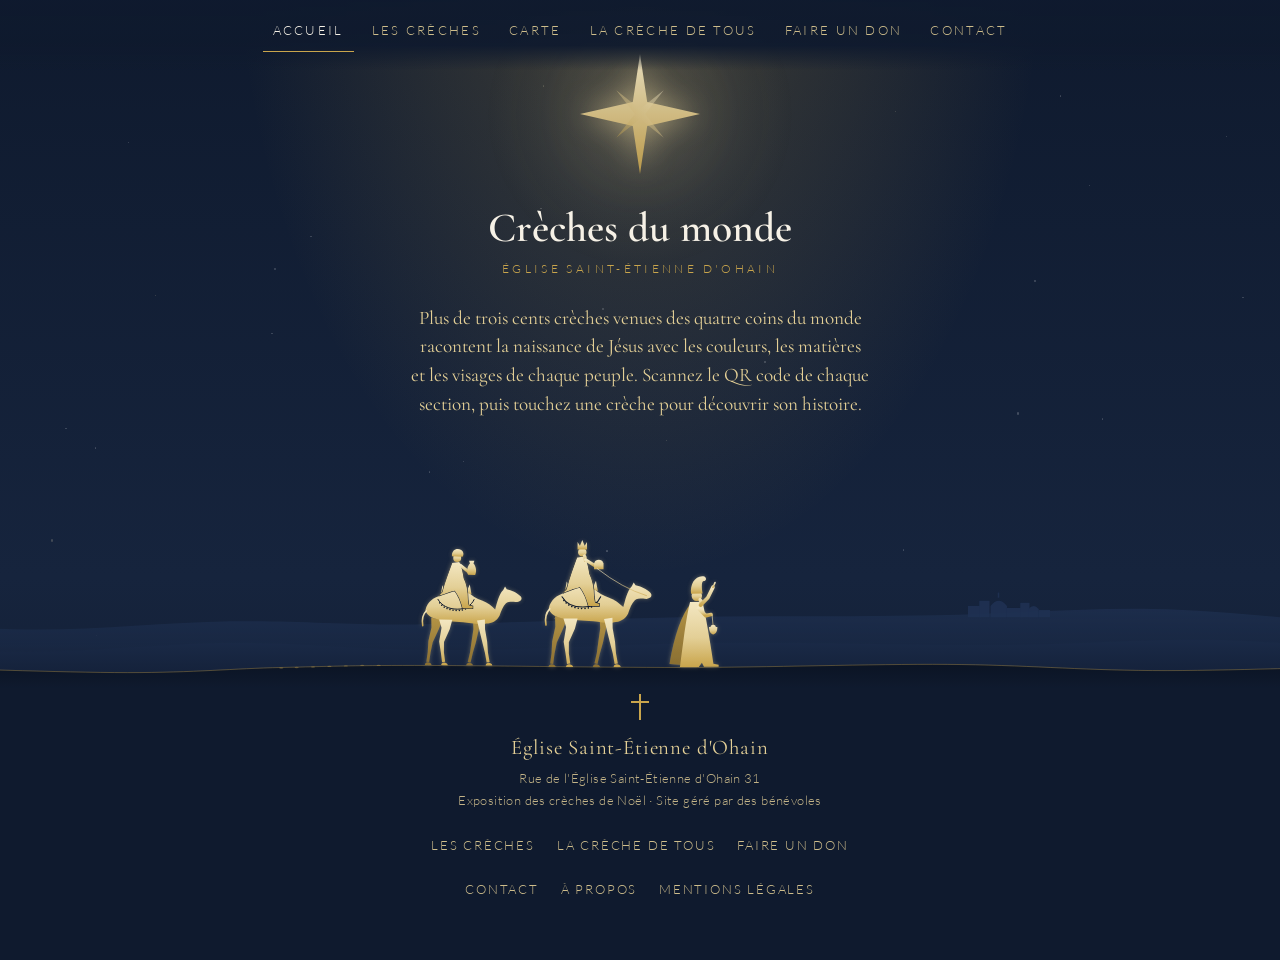
==== commit fd0402dd: "Ronds argentés pour les mises en ambiance (au lieu des pointillés) Co-Authored-By: Claude Opus 5.5 <" ====
--- a/index.html
+++ b/index.html
@@ -8,8 +8,8 @@
 <meta name="theme-color" content="#0f1a2e">
 <link rel="icon" href="/favicon.svg" type="image/svg+xml">
 <link rel="preload" href="/fonts/cormorant-garamond-latin-600-normal.woff2" as="font" type="font/woff2" crossorigin>
-<link rel="stylesheet" href="/style.css?v=2026112002">
-<link rel="stylesheet" href="/tous.css?v=2026112002">
+<link rel="stylesheet" href="/style.css?v=2026112003">
+<link rel="stylesheet" href="/tous.css?v=2026112003">
 </head>
 <body>
 <div class="ciel" id="ciel" aria-hidden="true"></div>
@@ -53,9 +53,9 @@
     </nav>
   </footer>
 </div>
-<script src="/tous-config.js?v=2026112002"></script>
-<script src="/tous-decor.js?v=2026112002"></script>
-<script src="/tous.js?v=2026112002"></script>
-<script src="/app.js?v=2026112002"></script>
+<script src="/tous-config.js?v=2026112003"></script>
+<script src="/tous-decor.js?v=2026112003"></script>
+<script src="/tous.js?v=2026112003"></script>
+<script src="/app.js?v=2026112003"></script>
 </body>
 </html>
--- a/style.css
+++ b/style.css
@@ -449,4 +449,6 @@
 /* mises en ambiance */
 .badge-amb{display:inline-block;margin-bottom:8px;padding:4px 12px;border:1px solid var(--or);border-radius:999px;font:600 .72rem 'Lato',sans-serif;letter-spacing:.14em;text-transform:uppercase;color:#7d6220}
 .note-amb{font-style:italic;color:#5b5446;margin:10px 0 0}
-.rond.ambiance{border-style:dashed}
+.rond.ambiance,.visionneuse .rond.ambiance,.plein .rond.ambiance{background:rgba(214,220,228,.95);border:2px solid #f4f6f9;border-style:solid;color:#1b2638}
+.visionneuse.ronds-petits .rond.ambiance{background:rgba(214,220,228,.95);color:transparent}
+.rond.ambiance:hover,.rond.ambiance:focus-visible{background:#fff;color:#0f1a2e}
